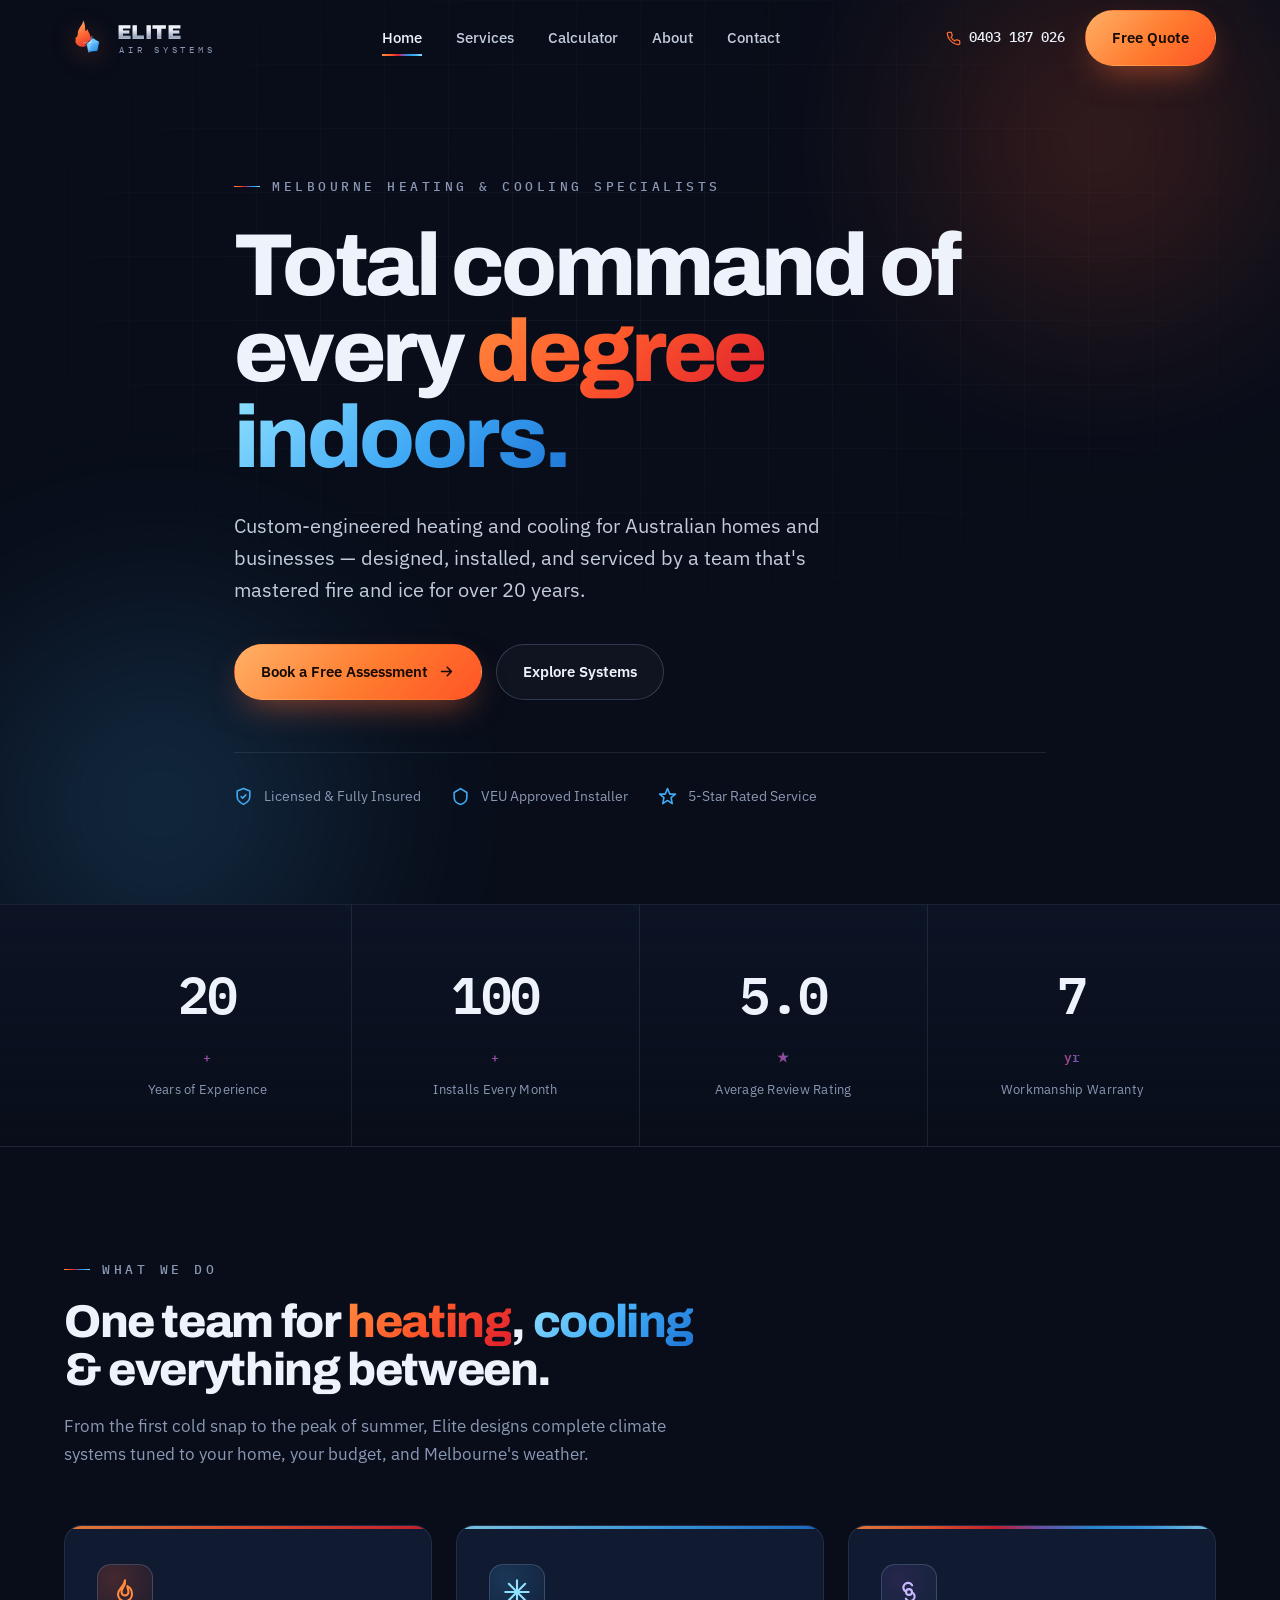
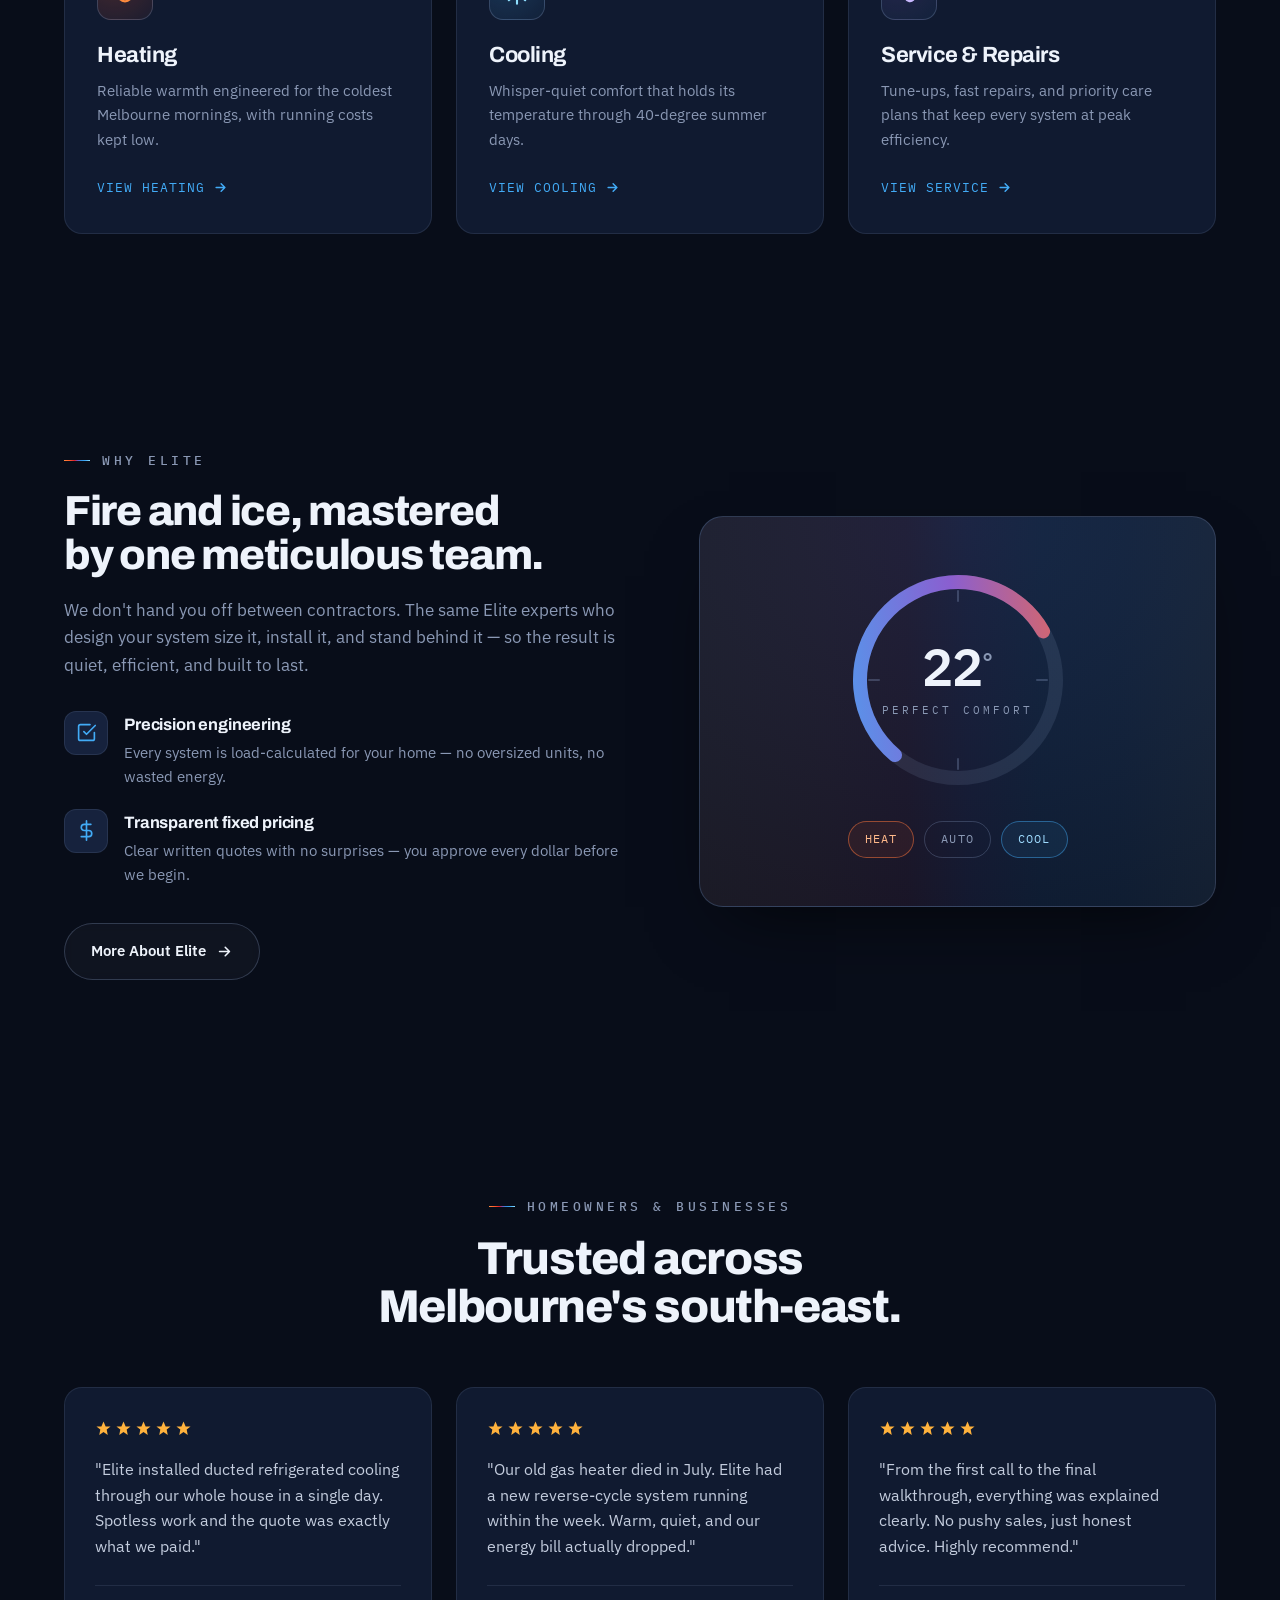
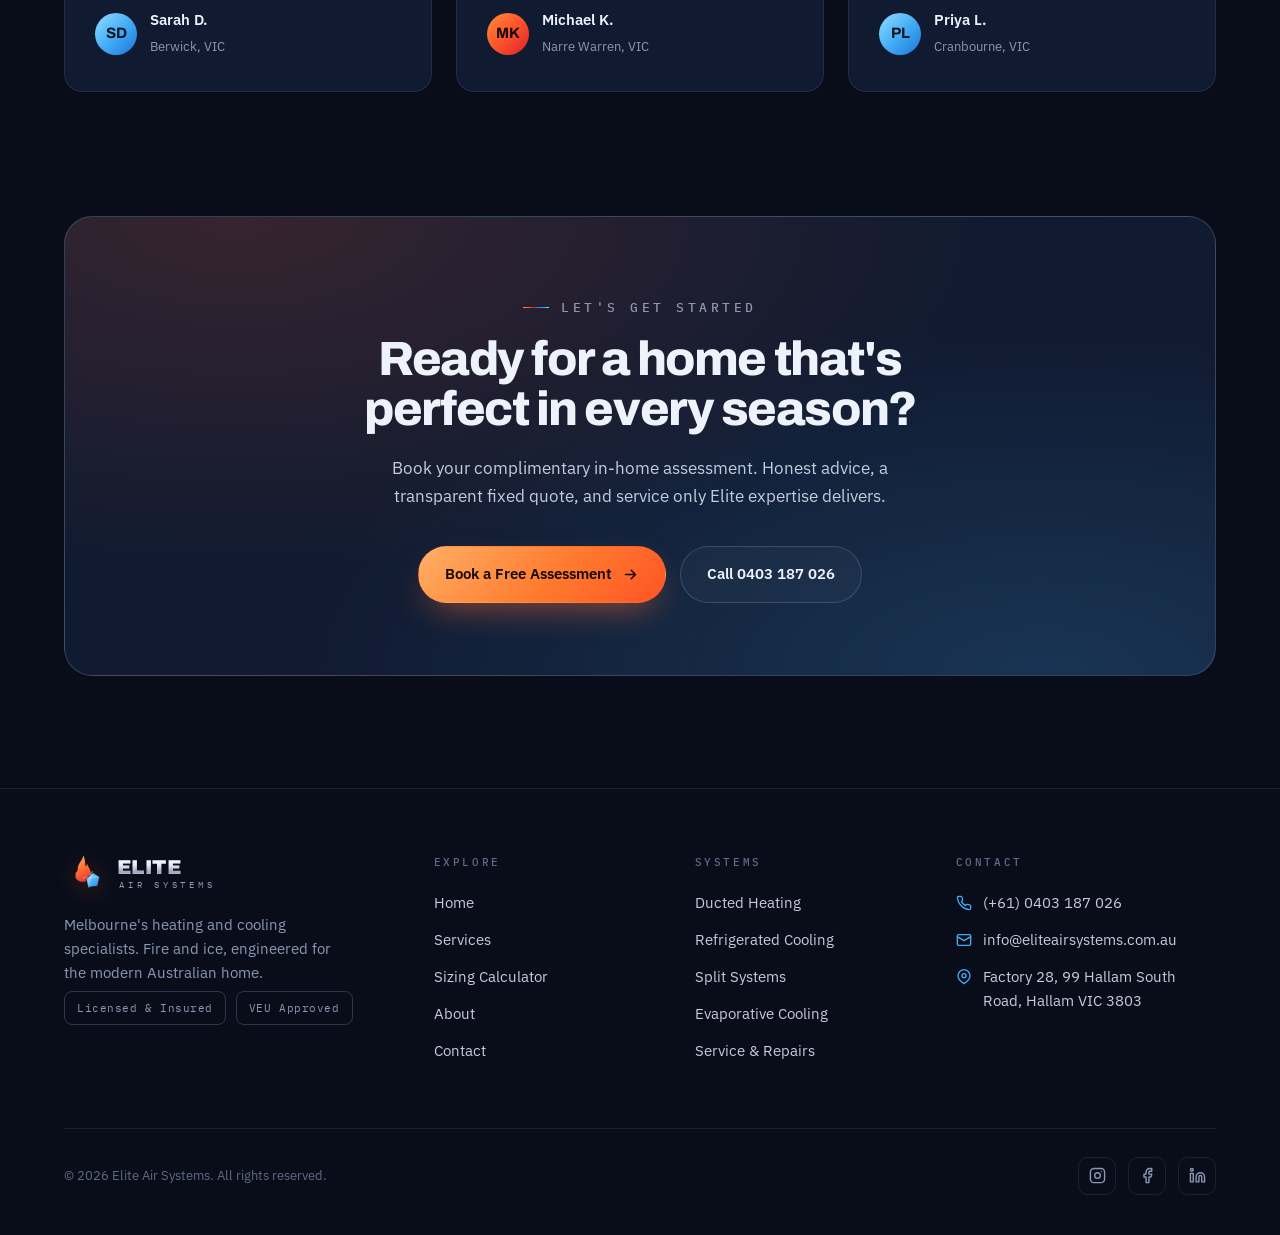
==== index.html @ 603885b0 "Elite Air Systems — multi-page HVAC website with sizing calculator" ====
<!DOCTYPE html>
<html lang="en" class="no-js">
<head>
<meta charset="UTF-8" />
<meta name="viewport" content="width=device-width, initial-scale=1.0, viewport-fit=cover" />
<title>Elite Air Systems — Melbourne Heating &amp; Cooling</title>
<meta name="description" content="Melbourne's heating and cooling specialists. Custom-engineered HVAC systems for homes and businesses — designed, installed, and serviced by experts with 20+ years' experience." />
<link rel="preconnect" href="https://fonts.googleapis.com" />
<link rel="preconnect" href="https://fonts.gstatic.com" crossorigin />
<link href="https://fonts.googleapis.com/css2?family=Archivo:wght@500;600;700;800;900&family=IBM+Plex+Mono:wght@400;500;600&family=IBM+Plex+Sans:wght@400;500;600;700&display=swap" rel="stylesheet" />
<link rel="stylesheet" href="css/style.css" />
</head>
<body>

<header id="header">
  <div class="wrap nav">
    <a href="./" class="logo" aria-label="Elite Air Systems home">
      <svg class="logo-mark" viewBox="0 0 64 64" fill="none" xmlns="http://www.w3.org/2000/svg" aria-hidden="true">
        <defs>
          <linearGradient id="lf" x1="20" y1="4" x2="44" y2="52" gradientUnits="userSpaceOnUse"><stop stop-color="#ffb066"/><stop offset=".45" stop-color="#ff6a34"/><stop offset="1" stop-color="#e01f2c"/></linearGradient>
          <linearGradient id="li" x1="34" y1="30" x2="58" y2="60" gradientUnits="userSpaceOnUse"><stop stop-color="#bdeeff"/><stop offset=".5" stop-color="#4fb0f7"/><stop offset="1" stop-color="#1d74d6"/></linearGradient>
        </defs>
        <path d="M31 4c-2 9-9 12-9 22 0 3-2 5-4 6 1 2 1 4 0 6a13 13 0 0 0 25-4c0-8-4-11-6-17-1 4-3 5-3 2 0-6-1-11-3-15Z" fill="url(#lf)"/>
        <path d="M44 30l13 8-3 15-15 2-4-13 13-12Z" fill="url(#li)" stroke="#0b1222" stroke-width="1.4" stroke-linejoin="round"/>
        <path d="M44 30l-6 20M31 40l23-2M39 55l6-25" stroke="#d9f2ff" stroke-width="1" stroke-opacity=".55" stroke-linecap="round"/>
      </svg>
      <span class="logo-word"><b>ELITE</b><span>Air Systems</span></span>
    </a>
    <nav class="nav-links" aria-label="Primary">
      <a href="./" class="active">Home</a>
      <a href="services.html">Services</a>
      <a href="calculator.html">Calculator</a>
      <a href="about.html">About</a>
      <a href="contact.html">Contact</a>
    </nav>
    <div class="nav-cta">
      <a href="tel:+61403187026" class="nav-phone"><svg viewBox="0 0 24 24" fill="none" stroke="currentColor" stroke-width="2" stroke-linecap="round"><path d="M22 16.92v3a2 2 0 0 1-2.18 2 19.79 19.79 0 0 1-8.63-3.07 19.5 19.5 0 0 1-6-6 19.79 19.79 0 0 1-3.07-8.67A2 2 0 0 1 4.11 2h3a2 2 0 0 1 2 1.72c.13.96.36 1.9.7 2.81a2 2 0 0 1-.45 2.11L8.09 9.91a16 16 0 0 0 6 6l1.27-1.27a2 2 0 0 1 2.11-.45c.9.34 1.85.57 2.81.7A2 2 0 0 1 22 16.92Z"/></svg>0403 187 026</a>
      <a href="contact.html" class="btn btn-primary">Free Quote</a>
      <button class="hamburger" id="openMenu" aria-label="Open menu"><svg viewBox="0 0 24 24" fill="none" stroke="currentColor" stroke-width="2" stroke-linecap="round"><path d="M3 6h18M3 12h18M3 18h18"/></svg></button>
    </div>
  </div>
</header>

<div class="mobile-menu" id="mobileMenu">
  <button class="mm-close" id="closeMenu" aria-label="Close menu"><svg viewBox="0 0 24 24" fill="none" stroke="currentColor" stroke-width="2" stroke-linecap="round"><path d="M18 6 6 18M6 6l12 12"/></svg></button>
  <a href="./">Home</a>
  <a href="services.html">Services</a>
  <a href="calculator.html">Calculator</a>
  <a href="about.html">About</a>
  <a href="contact.html">Contact</a>
  <a href="contact.html" class="btn btn-primary">Get a Free Quote</a>
</div>

<!-- HERO -->
<section class="hero">
  <div class="hero-bg">
    <div class="grid-lines"></div>
    <div class="glow glow-fire"></div>
    <div class="glow glow-ice"></div>
  </div>
  <div class="wrap hero-inner">
    <span class="eyebrow">Melbourne Heating &amp; Cooling Specialists</span>
    <h1>Total command of<br>every <span class="fire-text">degree</span> <span class="ice-text">indoors.</span></h1>
    <p class="lead">Custom-engineered heating and cooling for Australian homes and businesses — designed, installed, and serviced by a team that's mastered fire and ice for over 20 years.</p>
    <div class="hero-actions">
      <a href="contact.html" class="btn btn-primary">Book a Free Assessment <svg viewBox="0 0 24 24" fill="none" stroke="currentColor" stroke-width="2.2" stroke-linecap="round" stroke-linejoin="round"><path d="M5 12h14M13 6l6 6-6 6"/></svg></a>
      <a href="services.html" class="btn btn-ghost">Explore Systems</a>
    </div>
    <div class="hero-trust">
      <div class="trust-item"><svg viewBox="0 0 24 24" fill="none" stroke="currentColor" stroke-width="2" stroke-linecap="round" stroke-linejoin="round"><path d="M9 12l2 2 4-4"/><path d="M12 22s8-4 8-10V5l-8-3-8 3v7c0 6 8 10 8 10Z"/></svg> Licensed &amp; Fully Insured</div>
      <div class="trust-item"><svg viewBox="0 0 24 24" fill="none" stroke="currentColor" stroke-width="2" stroke-linecap="round" stroke-linejoin="round"><path d="M12 2 4 7v6c0 5 3.5 8 8 9 4.5-1 8-4 8-9V7l-8-5Z"/></svg> VEU Approved Installer</div>
      <div class="trust-item"><svg viewBox="0 0 24 24" fill="none" stroke="currentColor" stroke-width="2" stroke-linecap="round" stroke-linejoin="round"><path d="m12 2 3 7h7l-5.5 4.5L18 21l-6-4-6 4 1.5-7.5L2 9h7Z"/></svg> 5-Star Rated Service</div>
    </div>
  </div>
</section>

<!-- STATS -->
<section class="stats">
  <div class="wrap"><div class="stats-grid">
    <div class="stat"><b>20<span class="dash">+</span></b><span>Years of Experience</span></div>
    <div class="stat"><b>100<span class="dash">+</span></b><span>Installs Every Month</span></div>
    <div class="stat"><b>5.0<span class="dash">★</span></b><span>Average Review Rating</span></div>
    <div class="stat"><b>7<span class="dash">yr</span></b><span>Workmanship Warranty</span></div>
  </div></div>
</section>

<!-- SERVICES TEASER -->
<section class="section">
  <div class="wrap">
    <div class="section-head reveal">
      <span class="eyebrow">What We Do</span>
      <h2>One team for <span class="fire-text">heating</span>, <span class="ice-text">cooling</span> &amp; everything between.</h2>
      <p>From the first cold snap to the peak of summer, Elite designs complete climate systems tuned to your home, your budget, and Melbourne's weather.</p>
    </div>
    <div class="services-grid">
      <a href="services.html#heating" class="svc fire reveal">
        <div class="svc-ico"><svg viewBox="0 0 24 24" fill="none" stroke="currentColor" stroke-width="1.8" stroke-linecap="round" stroke-linejoin="round"><path d="M12 2c1 5-3 6-3 10a3 3 0 0 0 6 0c0-2-1-3-1-5 2 1 4 3 4 7a6 6 0 1 1-12 0c0-5 5-6 6-12Z"/></svg></div>
        <h3>Heating</h3>
        <p>Reliable warmth engineered for the coldest Melbourne mornings, with running costs kept low.</p>
        <span class="svc-more">View heating <svg viewBox="0 0 24 24" fill="none" stroke="currentColor" stroke-width="2.4" stroke-linecap="round" stroke-linejoin="round"><path d="M5 12h14M13 6l6 6-6 6"/></svg></span>
      </a>
      <a href="services.html#cooling" class="svc ice reveal">
        <div class="svc-ico"><svg viewBox="0 0 24 24" fill="none" stroke="currentColor" stroke-width="1.8" stroke-linecap="round" stroke-linejoin="round"><path d="M12 2v20M2 12h20M5 5l14 14M19 5 5 19"/></svg></div>
        <h3>Cooling</h3>
        <p>Whisper-quiet comfort that holds its temperature through 40-degree summer days.</p>
        <span class="svc-more">View cooling <svg viewBox="0 0 24 24" fill="none" stroke="currentColor" stroke-width="2.4" stroke-linecap="round" stroke-linejoin="round"><path d="M5 12h14M13 6l6 6-6 6"/></svg></span>
      </a>
      <a href="services.html#service" class="svc dual reveal">
        <div class="svc-ico"><svg viewBox="0 0 24 24" fill="none" stroke="currentColor" stroke-width="1.8" stroke-linecap="round" stroke-linejoin="round"><path d="M14.7 6.3a4 4 0 1 0-5.4 5.4M9.3 17.7a4 4 0 1 0 5.4-5.4"/><circle cx="12" cy="12" r="2.5"/></svg></div>
        <h3>Service &amp; Repairs</h3>
        <p>Tune-ups, fast repairs, and priority care plans that keep every system at peak efficiency.</p>
        <span class="svc-more">View service <svg viewBox="0 0 24 24" fill="none" stroke="currentColor" stroke-width="2.4" stroke-linecap="round" stroke-linejoin="round"><path d="M5 12h14M13 6l6 6-6 6"/></svg></span>
      </a>
    </div>
  </div>
</section>

<!-- WHY TEASER -->
<section class="section">
  <div class="wrap feature">
    <div class="copy reveal">
      <span class="eyebrow">Why Elite</span>
      <h2>Fire and ice, mastered by one meticulous team.</h2>
      <p>We don't hand you off between contractors. The same Elite experts who design your system size it, install it, and stand behind it — so the result is quiet, efficient, and built to last.</p>
      <ul class="feature-points">
        <li><div class="fp-ico"><svg viewBox="0 0 24 24" fill="none" stroke="currentColor" stroke-width="1.9" stroke-linecap="round" stroke-linejoin="round"><path d="M9 11l3 3L22 4"/><path d="M21 12v7a2 2 0 0 1-2 2H5a2 2 0 0 1-2-2V5a2 2 0 0 1 2-2h11"/></svg></div><div><b>Precision engineering</b><span>Every system is load-calculated for your home — no oversized units, no wasted energy.</span></div></li>
        <li><div class="fp-ico"><svg viewBox="0 0 24 24" fill="none" stroke="currentColor" stroke-width="1.9" stroke-linecap="round" stroke-linejoin="round"><path d="M12 1v22M17 5H9.5a3.5 3.5 0 0 0 0 7h5a3.5 3.5 0 0 1 0 7H6"/></svg></div><div><b>Transparent fixed pricing</b><span>Clear written quotes with no surprises — you approve every dollar before we begin.</span></div></li>
      </ul>
      <a href="about.html" class="btn btn-ghost">More About Elite <svg viewBox="0 0 24 24" fill="none" stroke="currentColor" stroke-width="2.2" stroke-linecap="round" stroke-linejoin="round"><path d="M5 12h14M13 6l6 6-6 6"/></svg></a>
    </div>
    <div class="dial-panel reveal">
      <div class="dial-wrap">
        <svg viewBox="0 0 230 230" width="230" height="230" aria-hidden="true">
          <defs><linearGradient id="ring" x1="0" y1="0" x2="230" y2="230" gradientUnits="userSpaceOnUse"><stop stop-color="#ff6a34"/><stop offset=".5" stop-color="#8a5fd0"/><stop offset="1" stop-color="#42abf6"/></linearGradient></defs>
          <circle cx="115" cy="115" r="98" fill="none" stroke="rgba(140,160,200,.14)" stroke-width="14"/>
          <circle cx="115" cy="115" r="98" fill="none" stroke="url(#ring)" stroke-width="14" stroke-linecap="round" stroke-dasharray="462" stroke-dashoffset="120" transform="rotate(130 115 115)"/>
          <g stroke="rgba(140,160,200,.3)" stroke-width="2" stroke-linecap="round"><line x1="115" y1="26" x2="115" y2="36"/><line x1="204" y1="115" x2="194" y2="115"/><line x1="115" y1="204" x2="115" y2="194"/><line x1="26" y1="115" x2="36" y2="115"/></g>
        </svg>
        <div class="dial-read"><div class="temp">22<sup>°</sup></div><div class="label">Perfect Comfort</div></div>
      </div>
      <div class="dial-modes"><span class="mode-chip active-fire">Heat</span><span class="mode-chip">Auto</span><span class="mode-chip active-ice">Cool</span></div>
    </div>
  </div>
</section>

<!-- REVIEWS TEASER -->
<section class="section">
  <div class="wrap">
    <div class="section-head center reveal">
      <span class="eyebrow center">Homeowners &amp; Businesses</span>
      <h2>Trusted across Melbourne's south-east.</h2>
    </div>
    <div class="reviews-grid">
      <article class="review reveal"><div class="stars"><svg viewBox="0 0 24 24" fill="currentColor"><path d="m12 2 3 7h7l-5.5 4.5L18 21l-6-4-6 4 1.5-7.5L2 9h7Z"/></svg><svg viewBox="0 0 24 24" fill="currentColor"><path d="m12 2 3 7h7l-5.5 4.5L18 21l-6-4-6 4 1.5-7.5L2 9h7Z"/></svg><svg viewBox="0 0 24 24" fill="currentColor"><path d="m12 2 3 7h7l-5.5 4.5L18 21l-6-4-6 4 1.5-7.5L2 9h7Z"/></svg><svg viewBox="0 0 24 24" fill="currentColor"><path d="m12 2 3 7h7l-5.5 4.5L18 21l-6-4-6 4 1.5-7.5L2 9h7Z"/></svg><svg viewBox="0 0 24 24" fill="currentColor"><path d="m12 2 3 7h7l-5.5 4.5L18 21l-6-4-6 4 1.5-7.5L2 9h7Z"/></svg></div><p>"Elite installed ducted refrigerated cooling through our whole house in a single day. Spotless work and the quote was exactly what we paid."</p><div class="who"><div class="avatar">SD</div><div><b>Sarah D.</b><span>Berwick, VIC</span></div></div></article>
      <article class="review reveal"><div class="stars"><svg viewBox="0 0 24 24" fill="currentColor"><path d="m12 2 3 7h7l-5.5 4.5L18 21l-6-4-6 4 1.5-7.5L2 9h7Z"/></svg><svg viewBox="0 0 24 24" fill="currentColor"><path d="m12 2 3 7h7l-5.5 4.5L18 21l-6-4-6 4 1.5-7.5L2 9h7Z"/></svg><svg viewBox="0 0 24 24" fill="currentColor"><path d="m12 2 3 7h7l-5.5 4.5L18 21l-6-4-6 4 1.5-7.5L2 9h7Z"/></svg><svg viewBox="0 0 24 24" fill="currentColor"><path d="m12 2 3 7h7l-5.5 4.5L18 21l-6-4-6 4 1.5-7.5L2 9h7Z"/></svg><svg viewBox="0 0 24 24" fill="currentColor"><path d="m12 2 3 7h7l-5.5 4.5L18 21l-6-4-6 4 1.5-7.5L2 9h7Z"/></svg></div><p>"Our old gas heater died in July. Elite had a new reverse-cycle system running within the week. Warm, quiet, and our energy bill actually dropped."</p><div class="who"><div class="avatar">MK</div><div><b>Michael K.</b><span>Narre Warren, VIC</span></div></div></article>
      <article class="review reveal"><div class="stars"><svg viewBox="0 0 24 24" fill="currentColor"><path d="m12 2 3 7h7l-5.5 4.5L18 21l-6-4-6 4 1.5-7.5L2 9h7Z"/></svg><svg viewBox="0 0 24 24" fill="currentColor"><path d="m12 2 3 7h7l-5.5 4.5L18 21l-6-4-6 4 1.5-7.5L2 9h7Z"/></svg><svg viewBox="0 0 24 24" fill="currentColor"><path d="m12 2 3 7h7l-5.5 4.5L18 21l-6-4-6 4 1.5-7.5L2 9h7Z"/></svg><svg viewBox="0 0 24 24" fill="currentColor"><path d="m12 2 3 7h7l-5.5 4.5L18 21l-6-4-6 4 1.5-7.5L2 9h7Z"/></svg><svg viewBox="0 0 24 24" fill="currentColor"><path d="m12 2 3 7h7l-5.5 4.5L18 21l-6-4-6 4 1.5-7.5L2 9h7Z"/></svg></div><p>"From the first call to the final walkthrough, everything was explained clearly. No pushy sales, just honest advice. Highly recommend."</p><div class="who"><div class="avatar">PL</div><div><b>Priya L.</b><span>Cranbourne, VIC</span></div></div></article>
    </div>
  </div>
</section>

<!-- CTA -->
<section class="section" style="padding-top:20px;">
  <div class="wrap"><div class="cta-band reveal">
    <span class="eyebrow center">Let's Get Started</span>
    <h2>Ready for a home that's perfect in every season?</h2>
    <p>Book your complimentary in-home assessment. Honest advice, a transparent fixed quote, and service only Elite expertise delivers.</p>
    <div class="hero-actions">
      <a href="contact.html" class="btn btn-primary">Book a Free Assessment <svg viewBox="0 0 24 24" fill="none" stroke="currentColor" stroke-width="2.2" stroke-linecap="round" stroke-linejoin="round"><path d="M5 12h14M13 6l6 6-6 6"/></svg></a>
      <a href="tel:+61403187026" class="btn btn-ghost">Call 0403 187 026</a>
    </div>
  </div></div>
</section>

<!-- FOOTER -->
<footer>
  <div class="wrap">
    <div class="foot-grid">
      <div class="foot-brand">
        <a href="./" class="logo" aria-label="Elite Air Systems home">
          <svg class="logo-mark" viewBox="0 0 64 64" fill="none" xmlns="http://www.w3.org/2000/svg" aria-hidden="true">
            <defs><linearGradient id="lf2" x1="20" y1="4" x2="44" y2="52" gradientUnits="userSpaceOnUse"><stop stop-color="#ffb066"/><stop offset=".45" stop-color="#ff6a34"/><stop offset="1" stop-color="#e01f2c"/></linearGradient><linearGradient id="li2" x1="34" y1="30" x2="58" y2="60" gradientUnits="userSpaceOnUse"><stop stop-color="#bdeeff"/><stop offset=".5" stop-color="#4fb0f7"/><stop offset="1" stop-color="#1d74d6"/></linearGradient></defs>
            <path d="M31 4c-2 9-9 12-9 22 0 3-2 5-4 6 1 2 1 4 0 6a13 13 0 0 0 25-4c0-8-4-11-6-17-1 4-3 5-3 2 0-6-1-11-3-15Z" fill="url(#lf2)"/>
            <path d="M44 30l13 8-3 15-15 2-4-13 13-12Z" fill="url(#li2)" stroke="#0b1222" stroke-width="1.4" stroke-linejoin="round"/>
            <path d="M44 30l-6 20M31 40l23-2M39 55l6-25" stroke="#d9f2ff" stroke-width="1" stroke-opacity=".55" stroke-linecap="round"/>
          </svg>
          <span class="logo-word"><b>ELITE</b><span>Air Systems</span></span>
        </a>
        <p>Melbourne's heating and cooling specialists. Fire and ice, engineered for the modern Australian home.</p>
        <div class="foot-badges"><span class="badge">Licensed &amp; Insured</span><span class="badge">VEU Approved</span></div>
      </div>
      <div class="foot-col"><h5>Explore</h5><a href="./">Home</a><a href="services.html">Services</a><a href="calculator.html">Sizing Calculator</a><a href="about.html">About</a><a href="contact.html">Contact</a></div>
      <div class="foot-col"><h5>Systems</h5><a href="services.html#heating">Ducted Heating</a><a href="services.html#cooling">Refrigerated Cooling</a><a href="services.html#cooling">Split Systems</a><a href="services.html#cooling">Evaporative Cooling</a><a href="services.html#service">Service &amp; Repairs</a></div>
      <div class="foot-col foot-contact"><h5>Contact</h5>
        <a href="tel:+61403187026"><svg viewBox="0 0 24 24" fill="none" stroke="currentColor" stroke-width="2" stroke-linecap="round" stroke-linejoin="round"><path d="M22 16.92v3a2 2 0 0 1-2.18 2 19.79 19.79 0 0 1-8.63-3.07 19.5 19.5 0 0 1-6-6 19.79 19.79 0 0 1-3.07-8.67A2 2 0 0 1 4.11 2h3a2 2 0 0 1 2 1.72c.13.96.36 1.9.7 2.81a2 2 0 0 1-.45 2.11L8.09 9.91a16 16 0 0 0 6 6l1.27-1.27a2 2 0 0 1 2.11-.45c.9.34 1.85.57 2.81.7A2 2 0 0 1 22 16.92Z"/></svg> (+61) 0403 187 026</a>
        <a href="mailto:info@eliteairsystems.com.au"><svg viewBox="0 0 24 24" fill="none" stroke="currentColor" stroke-width="2" stroke-linecap="round" stroke-linejoin="round"><rect x="2" y="4" width="20" height="16" rx="2"/><path d="m22 7-10 6L2 7"/></svg> info@eliteairsystems.com.au</a>
        <a href="https://maps.google.com/?q=99+Hallam+South+Road+Hallam+VIC+3803" target="_blank" rel="noopener"><svg viewBox="0 0 24 24" fill="none" stroke="currentColor" stroke-width="2" stroke-linecap="round" stroke-linejoin="round"><path d="M21 10c0 6-9 12-9 12s-9-6-9-12a9 9 0 0 1 18 0Z"/><circle cx="12" cy="10" r="3"/></svg> Factory 28, 99 Hallam South Road, Hallam VIC 3803</a>
      </div>
    </div>
    <div class="foot-bottom">
      <p>© 2026 Elite Air Systems. All rights reserved.</p>
      <div class="socials">
        <a href="#" aria-label="Instagram"><svg viewBox="0 0 24 24" fill="none" stroke="currentColor" stroke-width="2"><rect x="2" y="2" width="20" height="20" rx="5"/><circle cx="12" cy="12" r="4"/><circle cx="17.5" cy="6.5" r="1" fill="currentColor" stroke="none"/></svg></a>
        <a href="#" aria-label="Facebook"><svg viewBox="0 0 24 24" fill="none" stroke="currentColor" stroke-width="2" stroke-linecap="round" stroke-linejoin="round"><path d="M18 2h-3a5 5 0 0 0-5 5v3H7v4h3v8h4v-8h3l1-4h-4V7a1 1 0 0 1 1-1h3Z"/></svg></a>
        <a href="#" aria-label="LinkedIn"><svg viewBox="0 0 24 24" fill="none" stroke="currentColor" stroke-width="2" stroke-linecap="round" stroke-linejoin="round"><path d="M16 8a6 6 0 0 1 6 6v7h-4v-7a2 2 0 0 0-4 0v7h-4v-7a6 6 0 0 1 6-6ZM2 9h4v12H2zM4 2a2 2 0 1 0 0 4 2 2 0 0 0 0-4Z"/></svg></a>
      </div>
    </div>
  </div>
</footer>

<script src="js/main.js"></script>
</body>
</html>
---- css/style.css ----
/* ===========================================================
   Elite Air Systems — shared stylesheet
   =========================================================== */
:root{
  --bg:#080d19;
  --bg-2:#0b1222;
  --surface:#101a30;
  --surface-2:#16223d;
  --ink:#eef3fb;
  --ink-2:#c3ccdd;
  --muted:#8a98b4;
  --muted-2:#5f6c86;
  --line:rgba(140,160,200,.14);
  --line-2:rgba(140,160,200,.28);

  --fire-1:#ff8a3d;
  --fire-2:#ff5a2c;
  --fire-3:#e01f2c;
  --ice-1:#8fe0ff;
  --ice-2:#3fa9f5;
  --ice-3:#1d74d6;

  --fire:#ff6a34;
  --ice:#42abf6;

  --temp-grad:linear-gradient(90deg,#ff8a3d 0%,#ff5a2c 22%,#e01f2c 40%,#7c56b8 52%,#2e93e6 66%,#3fa9f5 82%,#8fe0ff 100%);
  --fire-grad:linear-gradient(135deg,var(--fire-1),var(--fire-2) 45%,var(--fire-3));
  --ice-grad:linear-gradient(135deg,var(--ice-1),var(--ice-2) 55%,var(--ice-3));

  --maxw:1200px;
  --radius:18px;
  --radius-sm:12px;
  --shadow:0 30px 70px -30px rgba(0,0,0,.7);
  --font-display:"Archivo",-apple-system,BlinkMacSystemFont,"Segoe UI",sans-serif;
  --font-body:"IBM Plex Sans",-apple-system,BlinkMacSystemFont,"Segoe UI",sans-serif;
  --font-mono:"IBM Plex Mono",ui-monospace,SFMono-Regular,Menlo,monospace;
}

*{box-sizing:border-box;}
html{scroll-behavior:smooth;-webkit-text-size-adjust:100%;}
body{
  margin:0;background:var(--bg);color:var(--ink);
  font-family:var(--font-body);font-size:16px;line-height:1.65;
  -webkit-font-smoothing:antialiased;overflow-x:hidden;
}
img{max-width:100%;display:block;}
a{color:inherit;text-decoration:none;}
h1,h2,h3,h4{font-family:var(--font-display);margin:0;line-height:1.05;text-wrap:balance;letter-spacing:-.02em;}
p{margin:0;}
::selection{background:rgba(255,106,52,.3);color:#fff;}

.wrap{width:100%;max-width:var(--maxw);margin:0 auto;padding-inline:24px;}
.eyebrow{
  font-family:var(--font-mono);font-size:12.5px;letter-spacing:.28em;text-transform:uppercase;
  color:var(--muted);font-weight:500;display:inline-flex;align-items:center;gap:12px;
}
.eyebrow::before{content:"";width:26px;height:1px;background:var(--temp-grad);display:inline-block;}
.eyebrow.center{justify-content:center;}
.section{padding-block:104px;position:relative;}
.section-head{max-width:640px;margin-bottom:56px;}
.section-head.center{margin-inline:auto;text-align:center;}
.section-head h2{font-size:clamp(28px,4.4vw,46px);font-weight:800;margin-top:18px;letter-spacing:-.03em;}
.section-head p{color:var(--muted);margin-top:18px;font-size:17px;}

.fire-text{background:var(--fire-grad);-webkit-background-clip:text;background-clip:text;color:transparent;}
.ice-text{background:var(--ice-grad);-webkit-background-clip:text;background-clip:text;color:transparent;}

/* ---------- Buttons ---------- */
.btn{
  display:inline-flex;align-items:center;justify-content:center;gap:10px;
  font-family:var(--font-body);font-weight:600;font-size:15px;
  padding:15px 26px;border-radius:100px;border:1px solid transparent;cursor:pointer;
  transition:transform .25s ease,box-shadow .25s ease,background .25s ease,border-color .25s ease;white-space:nowrap;
}
.btn svg{width:17px;height:17px;}
.btn-primary{color:#160a04;background:linear-gradient(135deg,#ffb066,#ff7a2e 55%,#ff5426);box-shadow:0 14px 34px -12px rgba(255,106,52,.6);}
.btn-primary:hover{transform:translateY(-2px);box-shadow:0 20px 44px -12px rgba(255,106,52,.72);}
.btn-ghost{color:var(--ink);background:rgba(255,255,255,.03);border-color:var(--line-2);backdrop-filter:blur(4px);}
.btn-ghost:hover{transform:translateY(-2px);border-color:var(--ice-2);background:rgba(66,171,246,.08);}

/* ---------- Header ---------- */
header{
  position:fixed;top:0;left:0;right:0;z-index:100;padding-top:env(safe-area-inset-top,0px);
  transition:background .3s ease,border-color .3s ease,backdrop-filter .3s;border-bottom:1px solid transparent;
}
header.scrolled{background:rgba(8,13,25,.82);backdrop-filter:blur(14px) saturate(140%);border-bottom-color:var(--line);}
.nav{display:flex;align-items:center;justify-content:space-between;height:76px;}
.nav-links{display:flex;align-items:center;gap:34px;}
.nav-links a{font-size:14.5px;color:var(--ink-2);font-weight:500;position:relative;transition:color .2s;}
.nav-links a:hover,.nav-links a.active{color:var(--ink);}
.nav-links a::after{content:"";position:absolute;left:0;bottom:-6px;height:2px;width:0;background:var(--temp-grad);transition:width .25s ease;}
.nav-links a:hover::after,.nav-links a.active::after{width:100%;}
.nav-cta{display:flex;align-items:center;gap:20px;}
.nav-phone{font-family:var(--font-mono);font-size:14px;color:var(--ink);font-weight:500;display:flex;align-items:center;gap:8px;}
.nav-phone svg{width:15px;height:15px;color:var(--fire);}

/* ---------- Logo ---------- */
.logo{display:flex;align-items:center;gap:13px;}
.logo-mark{width:40px;height:40px;flex:none;filter:drop-shadow(0 4px 12px rgba(255,90,44,.25));}
.logo-word{display:flex;flex-direction:column;line-height:1;}
.logo-word b{
  font-family:var(--font-display);font-weight:900;font-size:20px;letter-spacing:.02em;
  background:linear-gradient(180deg,#ffffff 0%,#e6ebf5 40%,#9aa6bc 75%,#cfd7e6 100%);
  -webkit-background-clip:text;background-clip:text;color:transparent;
}
.logo-word span{font-family:var(--font-mono);font-size:9px;letter-spacing:.42em;color:var(--muted);text-transform:uppercase;margin-top:3px;padding-left:2px;}

.hamburger{display:none;background:none;border:1px solid var(--line-2);border-radius:10px;width:44px;height:44px;cursor:pointer;color:var(--ink);align-items:center;justify-content:center;}
.hamburger svg{width:20px;height:20px;}

/* ---------- Hero (home) ---------- */
.hero{position:relative;padding-top:168px;padding-bottom:96px;overflow:hidden;}
.hero-bg{position:absolute;inset:0;z-index:0;pointer-events:none;overflow:hidden;}
.glow{position:absolute;border-radius:50%;filter:blur(90px);opacity:.5;}
.glow-fire{width:520px;height:520px;top:-120px;right:-80px;background:radial-gradient(circle,rgba(255,90,44,.55),transparent 68%);animation:float1 14s ease-in-out infinite;}
.glow-ice{width:560px;height:560px;bottom:-180px;left:-120px;background:radial-gradient(circle,rgba(66,171,246,.5),transparent 68%);animation:float2 16s ease-in-out infinite;}
.grid-lines{position:absolute;inset:0;background-image:linear-gradient(var(--line) 1px,transparent 1px),linear-gradient(90deg,var(--line) 1px,transparent 1px);background-size:64px 64px;-webkit-mask-image:radial-gradient(ellipse 80% 60% at 50% 30%,#000,transparent 75%);mask-image:radial-gradient(ellipse 80% 60% at 50% 30%,#000,transparent 75%);opacity:.5;}
@keyframes float1{0%,100%{transform:translate(0,0)}50%{transform:translate(-30px,40px)}}
@keyframes float2{0%,100%{transform:translate(0,0)}50%{transform:translate(40px,-30px)}}

.hero-inner{position:relative;z-index:2;max-width:860px;}
.hero h1{font-size:clamp(42px,7.4vw,88px);font-weight:800;letter-spacing:-.04em;margin-top:26px;line-height:.98;}
.hero p.lead{color:var(--ink-2);font-size:clamp(17px,2.1vw,20px);line-height:1.6;margin-top:28px;max-width:600px;}
.hero-actions{display:flex;gap:14px;margin-top:38px;flex-wrap:wrap;}
.hero-trust{display:flex;gap:30px;margin-top:52px;flex-wrap:wrap;padding-top:32px;border-top:1px solid var(--line);}
.trust-item{display:flex;align-items:center;gap:11px;font-size:14px;color:var(--muted);}
.trust-item svg{width:19px;height:19px;color:var(--ice);flex:none;}

/* ---------- Page hero (interior pages) ---------- */
.page-hero{position:relative;padding-top:154px;padding-bottom:64px;overflow:hidden;border-bottom:1px solid var(--line);}
.page-hero .hero-bg{opacity:.8;}
.page-hero-inner{position:relative;z-index:2;max-width:760px;}
.page-hero h1{font-size:clamp(38px,6.2vw,68px);font-weight:800;letter-spacing:-.035em;margin-top:22px;line-height:1;}
.page-hero p{color:var(--ink-2);font-size:clamp(16px,2vw,19px);margin-top:22px;max-width:600px;}
.crumbs{font-family:var(--font-mono);font-size:12px;letter-spacing:.1em;color:var(--muted-2);margin-top:26px;text-transform:uppercase;}
.crumbs a:hover{color:var(--ice);}

/* ---------- Stats ---------- */
.stats{border-top:1px solid var(--line);border-bottom:1px solid var(--line);background:linear-gradient(180deg,rgba(16,26,48,.5),transparent);}
.stats-grid{display:grid;grid-template-columns:repeat(4,1fr);}
.stat{padding:46px 28px;text-align:center;border-right:1px solid var(--line);}
.stat:last-child{border-right:none;}
.stat b{font-family:var(--font-mono);font-weight:600;font-size:clamp(34px,4.6vw,52px);display:block;letter-spacing:-.03em;color:var(--ink);font-variant-numeric:tabular-nums;}
.stat span{display:block;margin-top:10px;font-size:13px;color:var(--muted);letter-spacing:.02em;}
.stat .dash{background:var(--temp-grad);-webkit-background-clip:text;background-clip:text;color:transparent;}

/* ---------- Services ---------- */
.services-grid{display:grid;grid-template-columns:repeat(3,1fr);gap:24px;}
.svc{position:relative;background:var(--surface);border:1px solid var(--line);border-radius:var(--radius);padding:38px 32px 34px;overflow:hidden;transition:transform .35s ease,border-color .35s ease,background .35s ease;}
.svc::before{content:"";position:absolute;top:0;left:0;right:0;height:3px;opacity:.85;}
.svc.fire::before{background:var(--fire-grad);}
.svc.ice::before{background:var(--ice-grad);}
.svc.dual::before{background:var(--temp-grad);}
.svc:hover{transform:translateY(-6px);border-color:var(--line-2);background:var(--surface-2);}
a.svc{color:inherit;}
.svc-ico{width:56px;height:56px;border-radius:14px;display:flex;align-items:center;justify-content:center;margin-bottom:24px;border:1px solid var(--line-2);}
.svc.fire .svc-ico{background:radial-gradient(circle at 30% 25%,rgba(255,90,44,.22),rgba(255,90,44,.05));color:var(--fire-1);}
.svc.ice .svc-ico{background:radial-gradient(circle at 30% 25%,rgba(66,171,246,.2),rgba(66,171,246,.05));color:var(--ice-1);}
.svc.dual .svc-ico{background:radial-gradient(circle at 30% 25%,rgba(124,86,184,.2),rgba(66,171,246,.06));color:#c9b8ff;}
.svc-ico svg{width:28px;height:28px;}
.svc h3{font-size:22px;font-weight:700;letter-spacing:-.02em;}
.svc>p{color:var(--muted);margin-top:12px;font-size:15px;}
.svc ul{list-style:none;padding:0;margin:22px 0 0;display:flex;flex-direction:column;gap:11px;}
.svc li{display:flex;align-items:flex-start;gap:11px;font-size:14.5px;color:var(--ink-2);}
.svc li svg{width:16px;height:16px;margin-top:3px;flex:none;color:var(--muted);}
.svc-more{margin-top:24px;font-family:var(--font-mono);font-size:12.5px;letter-spacing:.08em;text-transform:uppercase;color:var(--ice);display:inline-flex;align-items:center;gap:8px;}
.svc-more svg{width:15px;height:15px;transition:transform .25s;}
.svc:hover .svc-more svg{transform:translateX(4px);}

/* ---------- Feature ---------- */
.feature{display:grid;grid-template-columns:1.05fr .95fr;gap:64px;align-items:center;}
.feature.reverse{grid-template-columns:.95fr 1.05fr;}
.feature .copy h2{font-size:clamp(28px,4vw,42px);font-weight:800;margin-top:18px;letter-spacing:-.03em;}
.feature .copy>p{color:var(--muted);margin-top:20px;font-size:16.5px;}
.feature-points{list-style:none;padding:0;margin:32px 0 36px;display:grid;gap:20px;}
.feature-points li{display:flex;gap:16px;}
.fp-ico{width:44px;height:44px;border-radius:12px;flex:none;display:flex;align-items:center;justify-content:center;background:var(--surface-2);border:1px solid var(--line);color:var(--ice);}
.fp-ico svg{width:21px;height:21px;}
.feature-points b{display:block;font-family:var(--font-display);font-weight:700;font-size:16.5px;color:var(--ink);letter-spacing:-.01em;}
.feature-points span{display:block;color:var(--muted);font-size:14.5px;margin-top:3px;}

/* Climate dial */
.dial-panel{position:relative;background:radial-gradient(120% 120% at 50% 0%,var(--surface-2),var(--bg-2));border:1px solid var(--line-2);border-radius:24px;padding:48px 40px;box-shadow:var(--shadow);display:flex;flex-direction:column;align-items:center;gap:26px;overflow:hidden;}
.dial-panel::before{content:"";position:absolute;inset:0;background:var(--temp-grad);opacity:.06;}
.dial-wrap{position:relative;width:230px;height:230px;z-index:1;}
.dial-read{position:absolute;inset:0;display:flex;flex-direction:column;align-items:center;justify-content:center;}
.dial-read .temp{font-family:var(--font-mono);font-size:52px;font-weight:600;letter-spacing:-.03em;color:var(--ink);line-height:1;}
.dial-read .temp sup{font-size:22px;top:-16px;color:var(--muted);}
.dial-read .label{font-family:var(--font-mono);font-size:11px;letter-spacing:.28em;text-transform:uppercase;color:var(--muted);margin-top:10px;}
.dial-modes{display:flex;gap:10px;z-index:1;}
.mode-chip{font-family:var(--font-mono);font-size:11.5px;letter-spacing:.1em;text-transform:uppercase;padding:8px 16px;border-radius:100px;border:1px solid var(--line-2);color:var(--muted);}
.mode-chip.active-fire{color:#ffb98a;border-color:rgba(255,120,60,.5);background:rgba(255,90,44,.08);}
.mode-chip.active-ice{color:#9fdcff;border-color:rgba(66,171,246,.45);background:rgba(66,171,246,.08);}

/* ---------- Process ---------- */
.process{background:linear-gradient(180deg,transparent,rgba(16,26,48,.35),transparent);}
.steps{display:grid;grid-template-columns:repeat(5,1fr);gap:0;margin-top:20px;counter-reset:step;}
.step{position:relative;padding:34px 22px 10px;border-top:2px solid var(--line);}
.step::before{counter-increment:step;content:"0" counter(step);font-family:var(--font-mono);font-size:13px;font-weight:600;color:var(--bg);position:absolute;top:-15px;left:22px;width:30px;height:30px;border-radius:50%;display:flex;align-items:center;justify-content:center;background:var(--muted);}
.step:nth-child(1)::before{background:linear-gradient(135deg,#ff8a3d,#ff5a2c);color:#160a04;}
.step:nth-child(2)::before{background:linear-gradient(135deg,#ff6a44,#d84a86);color:#160a04;}
.step:nth-child(3)::before{background:linear-gradient(135deg,#a659b8,#7c56b8);color:#fff;}
.step:nth-child(4)::before{background:linear-gradient(135deg,#4f8fe0,#2e93e6);color:#fff;}
.step:nth-child(5)::before{background:linear-gradient(135deg,#3fa9f5,#8fe0ff);color:#04121f;}
.step h4{font-size:17px;font-weight:700;letter-spacing:-.01em;}
.step p{color:var(--muted);font-size:14px;margin-top:10px;}

/* ---------- Reviews ---------- */
.reviews-grid{display:grid;grid-template-columns:repeat(3,1fr);gap:24px;}
.review{background:var(--surface);border:1px solid var(--line);border-radius:var(--radius);padding:32px 30px;display:flex;flex-direction:column;}
.stars{display:flex;gap:3px;margin-bottom:20px;}
.stars svg{width:17px;height:17px;color:#ffb23d;}
.review p{font-size:15.5px;color:var(--ink-2);line-height:1.65;flex:1;}
.review .who{display:flex;align-items:center;gap:13px;margin-top:26px;padding-top:22px;border-top:1px solid var(--line);}
.avatar{width:42px;height:42px;border-radius:50%;flex:none;display:flex;align-items:center;justify-content:center;font-family:var(--font-display);font-weight:700;font-size:15px;color:#04121f;background:var(--ice-grad);}
.review:nth-child(2) .avatar{background:var(--fire-grad);color:#160a04;}
.who b{font-family:var(--font-body);font-weight:600;font-size:14.5px;color:var(--ink);display:block;}
.who span{font-size:12.5px;color:var(--muted);}

/* ---------- Service area ---------- */
.area{display:grid;grid-template-columns:1fr 1.1fr;gap:56px;align-items:center;}
.chips{display:flex;flex-wrap:wrap;gap:10px;margin-top:8px;}
.chip{font-family:var(--font-mono);font-size:13px;padding:9px 16px;border-radius:100px;background:var(--surface);border:1px solid var(--line);color:var(--ink-2);transition:border-color .2s,color .2s;}
.chip:hover{border-color:var(--ice-2);color:var(--ink);}
.area-note{margin-top:26px;font-size:14.5px;color:var(--muted);}

/* ---------- FAQ ---------- */
.faq{max-width:820px;margin:0 auto;}
details{border-bottom:1px solid var(--line);}
details summary{list-style:none;cursor:pointer;padding:24px 44px 24px 0;position:relative;font-family:var(--font-display);font-weight:600;font-size:18px;color:var(--ink);letter-spacing:-.01em;transition:color .2s;}
details summary::-webkit-details-marker{display:none;}
details summary::after{content:"";position:absolute;right:6px;top:50%;width:12px;height:12px;border-right:2px solid var(--muted);border-bottom:2px solid var(--muted);transform:translateY(-70%) rotate(45deg);transition:transform .28s ease,border-color .2s;}
details[open] summary::after{transform:translateY(-30%) rotate(225deg);border-color:var(--ice);}
details summary:hover{color:var(--ice);}
details .ans{padding:0 44px 26px 0;color:var(--muted);font-size:15.5px;line-height:1.7;}

/* ---------- CTA band ---------- */
.cta-band{position:relative;border-radius:28px;overflow:hidden;padding:72px 56px;background:radial-gradient(120% 140% at 15% 0%,rgba(255,90,44,.16),transparent 55%),radial-gradient(120% 140% at 85% 100%,rgba(66,171,246,.18),transparent 55%),var(--surface);border:1px solid var(--line-2);text-align:center;}
.cta-band h2{font-size:clamp(28px,4.4vw,48px);font-weight:800;letter-spacing:-.03em;max-width:720px;margin:16px auto 0;}
.cta-band p{color:var(--ink-2);max-width:560px;margin:20px auto 0;font-size:17px;}
.cta-band .hero-actions{justify-content:center;margin-top:36px;}

/* ---------- Contact ---------- */
.contact-grid{display:grid;grid-template-columns:1.05fr .95fr;gap:48px;align-items:start;}
.form{background:var(--surface);border:1px solid var(--line);border-radius:var(--radius);padding:38px 34px;}
.form-row{display:grid;grid-template-columns:1fr 1fr;gap:18px;}
.field{margin-bottom:20px;display:flex;flex-direction:column;gap:8px;}
.field label{font-family:var(--font-mono);font-size:11.5px;letter-spacing:.14em;text-transform:uppercase;color:var(--muted);}
.field input,.field select,.field textarea{
  font-family:var(--font-body);font-size:15px;color:var(--ink);background:var(--bg-2);
  border:1px solid var(--line-2);border-radius:12px;padding:13px 15px;outline:none;transition:border-color .2s,box-shadow .2s;width:100%;
}
.field textarea{resize:vertical;min-height:120px;}
.field input:focus,.field select:focus,.field textarea:focus{border-color:var(--ice-2);box-shadow:0 0 0 3px rgba(66,171,246,.15);}
.field select{appearance:none;background-image:url("data:image/svg+xml,%3Csvg xmlns='http://www.w3.org/2000/svg' width='16' height='16' viewBox='0 0 24 24' fill='none' stroke='%238a98b4' stroke-width='2.4' stroke-linecap='round'%3E%3Cpath d='M6 9l6 6 6-6'/%3E%3C/svg%3E");background-repeat:no-repeat;background-position:right 15px center;padding-right:42px;}
.form .btn{width:100%;margin-top:4px;}
.form-note{font-size:12.5px;color:var(--muted-2);margin-top:16px;text-align:center;}
.info-card{background:var(--surface);border:1px solid var(--line);border-radius:var(--radius);padding:32px 30px;margin-bottom:20px;}
.info-card h3{font-size:19px;font-weight:700;margin-bottom:20px;}
.info-line{display:flex;align-items:flex-start;gap:14px;margin-bottom:18px;}
.info-line:last-child{margin-bottom:0;}
.info-line .ic{width:40px;height:40px;border-radius:10px;flex:none;display:flex;align-items:center;justify-content:center;background:var(--surface-2);border:1px solid var(--line);color:var(--ice);}
.info-line .ic svg{width:18px;height:18px;}
.info-line b{display:block;font-size:11px;font-family:var(--font-mono);letter-spacing:.12em;text-transform:uppercase;color:var(--muted-2);margin-bottom:3px;font-weight:500;}
.info-line a,.info-line span{font-size:15px;color:var(--ink);}
.info-line a:hover{color:var(--ice);}
.hours-row{display:flex;justify-content:space-between;font-size:14px;padding:9px 0;border-bottom:1px solid var(--line);}
.hours-row:last-child{border-bottom:none;}
.hours-row span:first-child{color:var(--muted);}
.hours-row span:last-child{color:var(--ink);font-family:var(--font-mono);font-size:13px;}

/* ---------- Calculator ---------- */
.calc-grid{display:grid;grid-template-columns:1fr 1fr;gap:32px;align-items:start;}
.calc-form{background:var(--surface);border:1px solid var(--line);border-radius:var(--radius);padding:36px 34px;}
.calc-panel{position:sticky;top:100px;background:radial-gradient(120% 120% at 50% 0%,var(--surface-2),var(--bg-2));border:1px solid var(--line-2);border-radius:var(--radius);padding:38px 34px;box-shadow:var(--shadow);overflow:hidden;}
.calc-panel::before{content:"";position:absolute;top:0;left:0;right:0;height:3px;background:var(--temp-grad);}
.calc-placeholder{text-align:center;padding:30px 10px;color:var(--muted);}
.calc-placeholder svg{width:46px;height:46px;color:var(--muted-2);margin:0 auto 18px;}
.result-head{font-family:var(--font-mono);font-size:11.5px;letter-spacing:.16em;text-transform:uppercase;color:var(--muted);}
.result-area{font-family:var(--font-display);font-weight:700;font-size:15px;color:var(--ink);margin-top:4px;}
.cap-row{display:grid;grid-template-columns:1fr 1fr;gap:16px;margin:24px 0;}
.cap-card{border:1px solid var(--line);border-radius:14px;padding:20px 18px;background:var(--bg-2);}
.cap-card .cap-label{display:flex;align-items:center;gap:9px;font-size:13px;color:var(--muted);margin-bottom:12px;}
.cap-card .cap-label svg{width:16px;height:16px;}
.cap-card.heat .cap-label svg{color:var(--fire);}
.cap-card.cool .cap-label svg{color:var(--ice);}
.cap-val{font-family:var(--font-mono);font-weight:600;font-size:26px;color:var(--ink);letter-spacing:-.02em;font-variant-numeric:tabular-nums;line-height:1;}
.cap-val em{font-style:normal;font-size:14px;color:var(--muted);font-weight:400;}
.sys-rec{border-top:1px solid var(--line);padding-top:22px;margin-top:4px;}
.sys-rec .result-head{margin-bottom:10px;}
.sys-name{font-family:var(--font-display);font-weight:800;font-size:22px;letter-spacing:-.02em;background:var(--temp-grad);-webkit-background-clip:text;background-clip:text;color:transparent;display:inline-block;}
.sys-note{color:var(--muted);font-size:14px;margin-top:8px;}
.calc-cta{margin-top:24px;}
.calc-cta .btn{width:100%;}
.calc-disclaimer{font-size:12px;color:var(--muted-2);margin-top:16px;line-height:1.55;}

/* ---------- Footer ---------- */
footer{border-top:1px solid var(--line);padding-block:64px 40px;margin-top:8px;}
.foot-grid{display:grid;grid-template-columns:1.5fr 1fr 1fr 1.2fr;gap:44px;}
.foot-brand p{color:var(--muted);font-size:14.5px;margin-top:20px;max-width:280px;}
.foot-col h5{font-family:var(--font-mono);font-size:11px;letter-spacing:.24em;text-transform:uppercase;color:var(--muted-2);margin:0 0 20px;font-weight:500;}
.foot-col a,.foot-col p{display:block;color:var(--ink-2);font-size:14.5px;margin-bottom:13px;transition:color .2s;}
.foot-col a:hover{color:var(--fire);}
.foot-contact a{display:flex;align-items:flex-start;gap:11px;}
.foot-contact svg{width:16px;height:16px;margin-top:4px;flex:none;color:var(--ice);}
.foot-badges{display:flex;gap:10px;flex-wrap:wrap;margin-top:6px;}
.badge{font-family:var(--font-mono);font-size:11px;letter-spacing:.05em;padding:7px 12px;border-radius:8px;border:1px solid var(--line-2);color:var(--muted);}
.foot-bottom{display:flex;justify-content:space-between;align-items:center;gap:20px;flex-wrap:wrap;margin-top:52px;padding-top:28px;border-top:1px solid var(--line);}
.foot-bottom p{font-size:13px;color:var(--muted-2);}
.socials{display:flex;gap:12px;}
.socials a{width:38px;height:38px;border-radius:10px;border:1px solid var(--line);display:flex;align-items:center;justify-content:center;color:var(--muted);transition:all .2s;}
.socials a:hover{color:var(--ink);border-color:var(--ice-2);transform:translateY(-2px);}
.socials svg{width:17px;height:17px;}

/* ---------- Reveal ---------- */
.js .reveal{opacity:0;transform:translateY(22px);transition:opacity .7s cubic-bezier(.2,.7,.2,1),transform .7s cubic-bezier(.2,.7,.2,1);}
.js .reveal.in{opacity:1;transform:none;}

/* ---------- Mobile menu ---------- */
.mobile-menu{display:none;}

@media (max-width:940px){
  .services-grid,.reviews-grid{grid-template-columns:1fr;}
  .feature,.feature.reverse,.area,.contact-grid{grid-template-columns:1fr;gap:40px;}
  .steps{grid-template-columns:1fr 1fr;gap:14px 20px;}
  .step{border-top:none;padding-top:26px;border-left:2px solid var(--line);padding-left:26px;}
  .step::before{left:-16px;top:0;}
  .foot-grid{grid-template-columns:1fr 1fr;gap:36px;}
  .stats-grid{grid-template-columns:1fr 1fr;}
  .stat:nth-child(2){border-right:none;}
  .stat:nth-child(1),.stat:nth-child(2){border-bottom:1px solid var(--line);}
}
@media (max-width:760px){
  .nav-links,.nav-phone{display:none;}
  .hamburger{display:flex;}
  .section{padding-block:76px;}
  .hero{padding-top:132px;}
  .page-hero{padding-top:120px;}
  .dial-panel{padding:36px 24px;}
  .wrap{padding-inline:20px;}
  .cta-band{padding:52px 26px;}
  .form-row{grid-template-columns:1fr;}
  .mobile-menu{position:fixed;inset:0;z-index:99;background:rgba(8,13,25,.97);backdrop-filter:blur(10px);flex-direction:column;align-items:center;justify-content:center;gap:8px;padding-top:env(safe-area-inset-top,0px);opacity:0;pointer-events:none;transition:opacity .3s;}
  .mobile-menu.open{display:flex;opacity:1;pointer-events:auto;}
  .mobile-menu a{font-family:var(--font-display);font-weight:700;font-size:26px;color:var(--ink);padding:14px;}
  .mobile-menu .btn{margin-top:20px;font-size:17px;}
  .mm-close{position:absolute;top:calc(env(safe-area-inset-top,0px) + 22px);right:22px;background:none;border:none;color:var(--ink);cursor:pointer;}
  .mm-close svg{width:28px;height:28px;}
}
@media (max-width:440px){
  .foot-grid{grid-template-columns:1fr;}
  .stats-grid{grid-template-columns:1fr 1fr;}
}
@media (prefers-reduced-motion:reduce){
  *{animation:none!important;transition:none!important;scroll-behavior:auto!important;}
  .js .reveal{opacity:1!important;transform:none!important;}
}
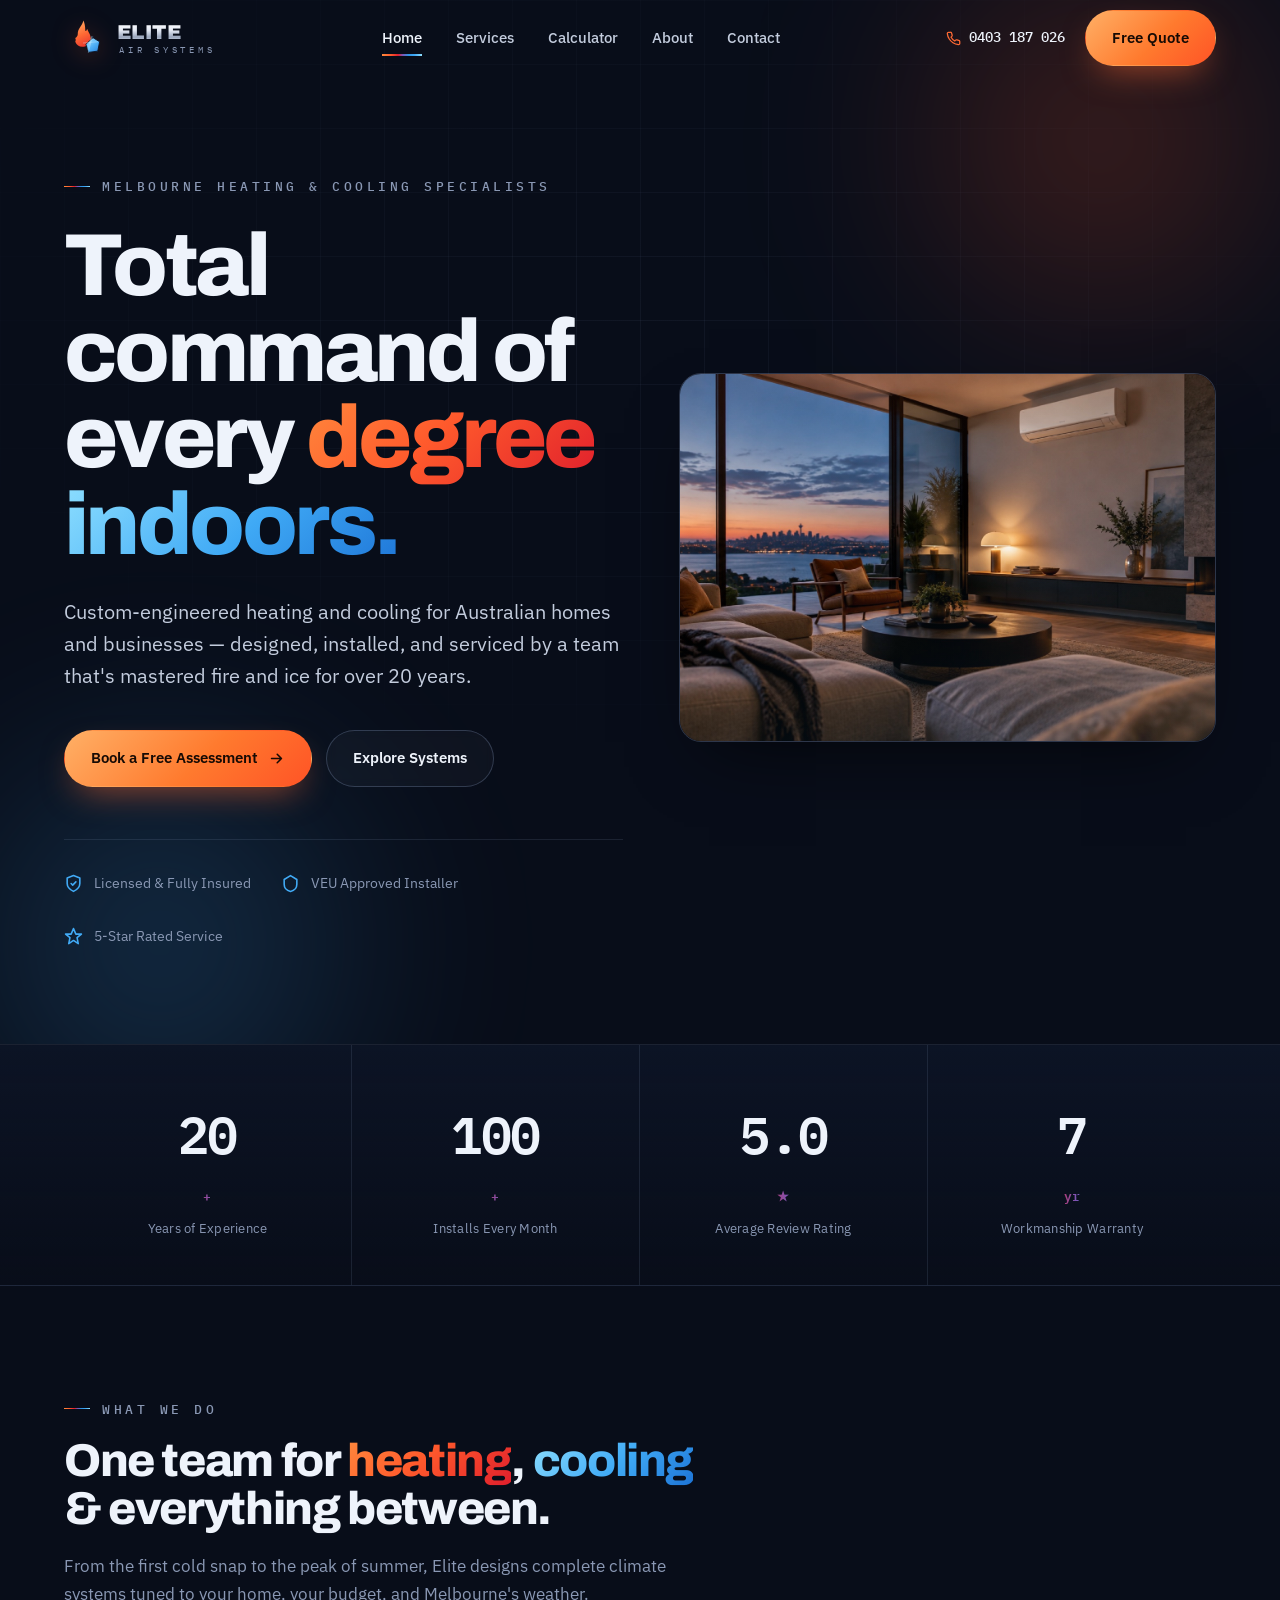
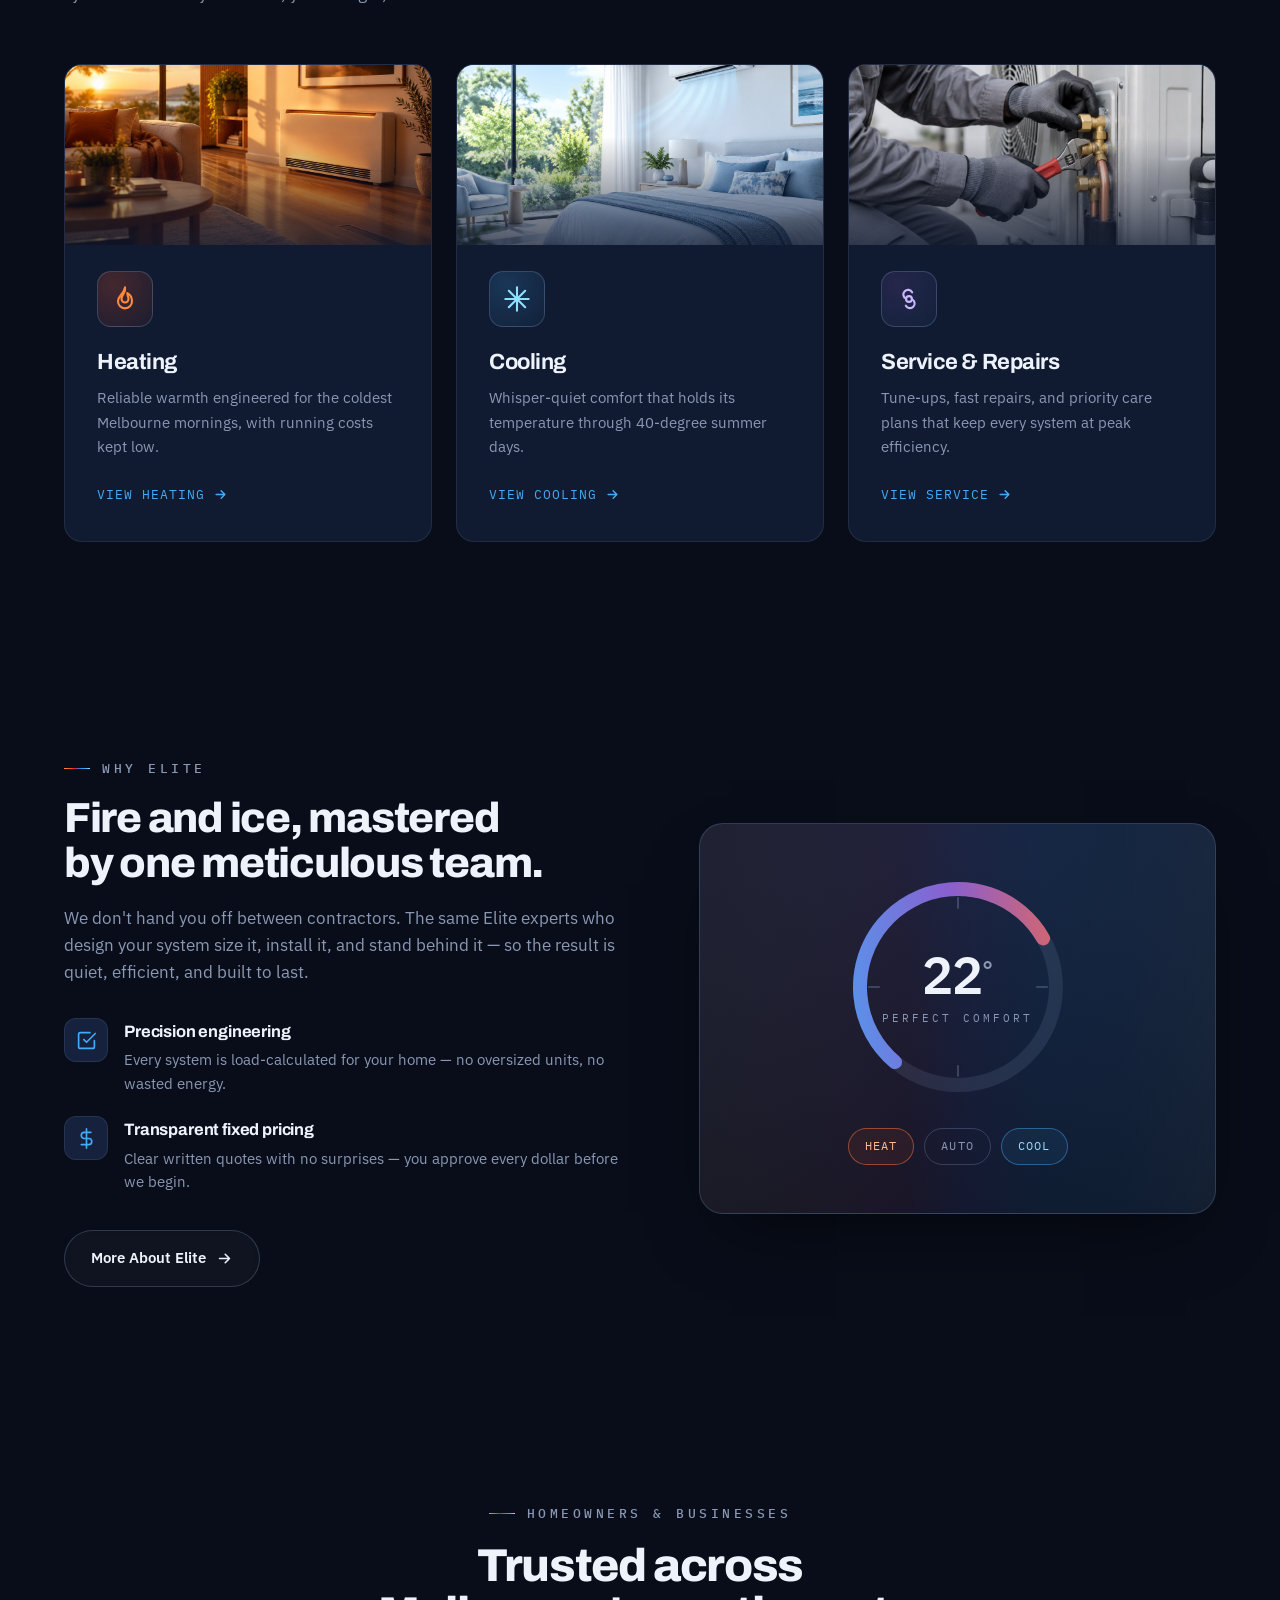
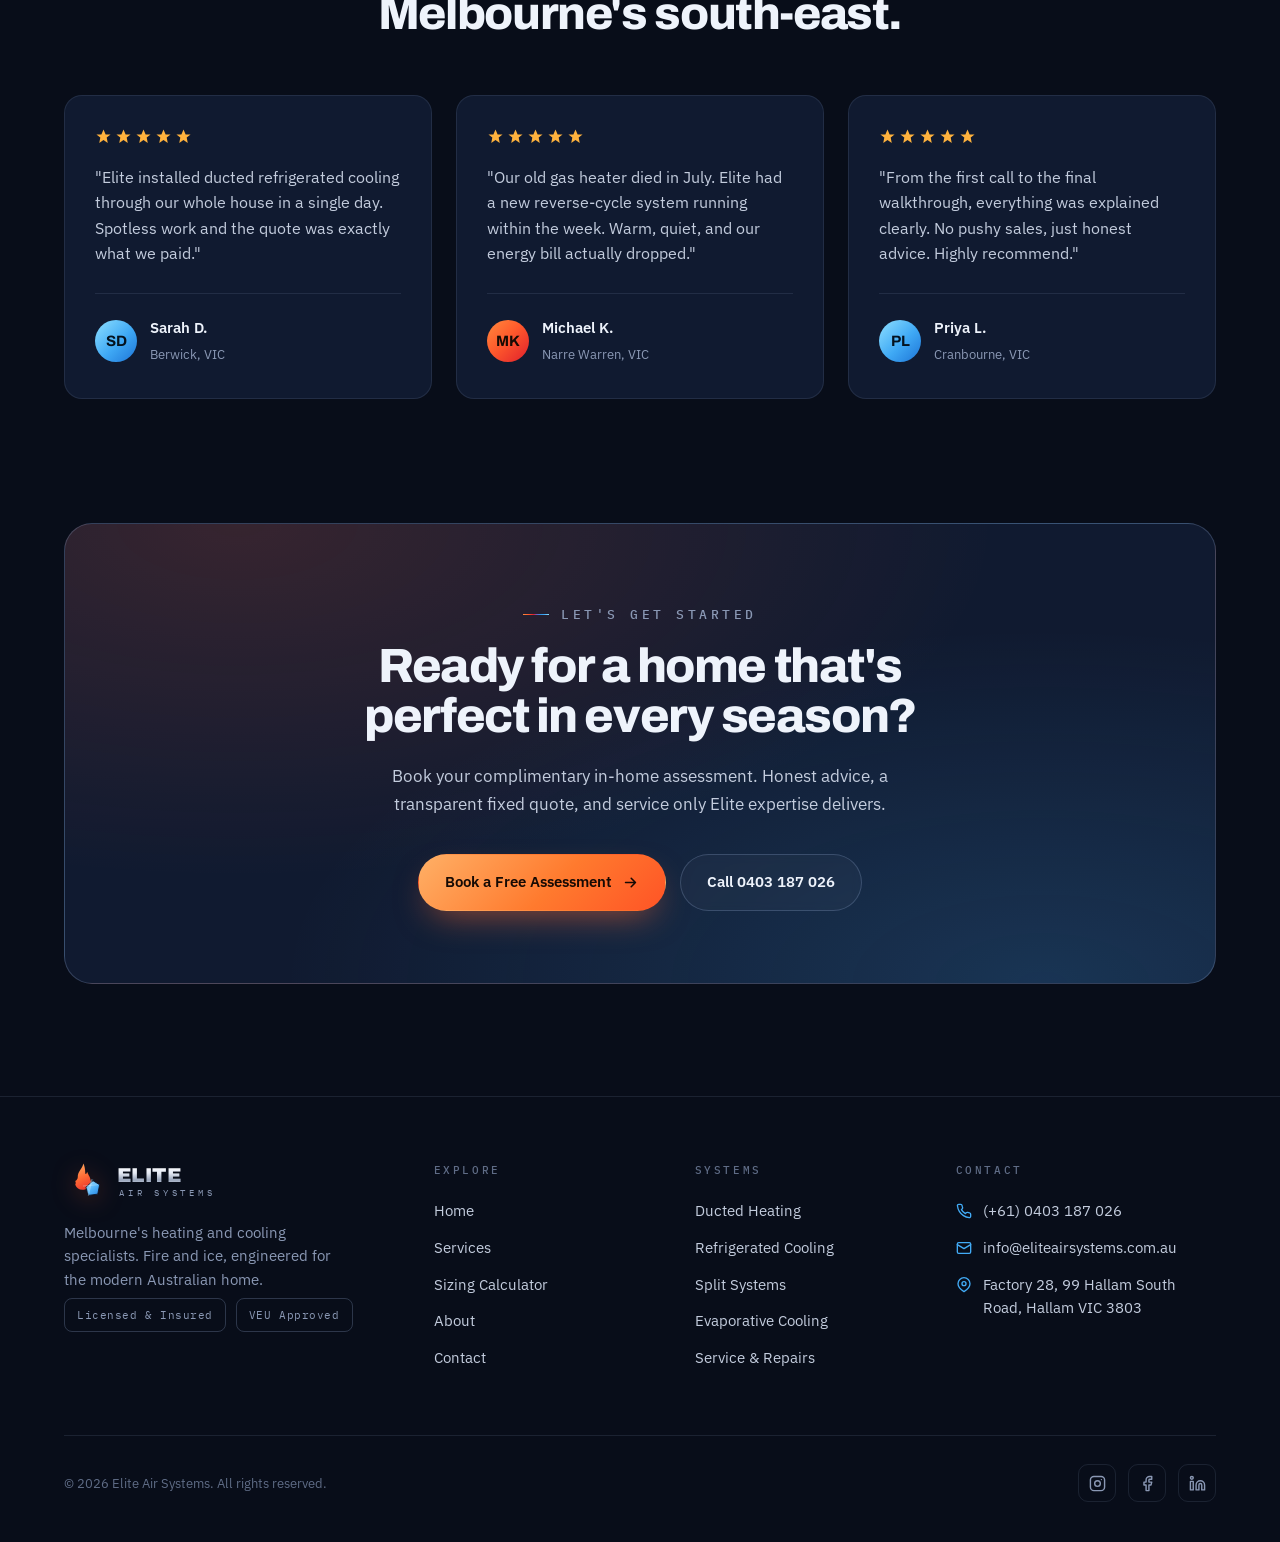
==== commit b8308f24: "Add photorealistic HVAC imagery to hero, service cards, and pages" ====
--- a/index.html
+++ b/index.html
@@ -58,7 +58,7 @@
     <div class="glow glow-fire"></div>
     <div class="glow glow-ice"></div>
   </div>
-  <div class="wrap hero-inner">
+  <div class="wrap"><div class="hero-grid"><div class="hero-inner">
     <span class="eyebrow">Melbourne Heating &amp; Cooling Specialists</span>
     <h1>Total command of<br>every <span class="fire-text">degree</span> <span class="ice-text">indoors.</span></h1>
     <p class="lead">Custom-engineered heating and cooling for Australian homes and businesses — designed, installed, and serviced by a team that's mastered fire and ice for over 20 years.</p>
@@ -71,7 +71,11 @@
       <div class="trust-item"><svg viewBox="0 0 24 24" fill="none" stroke="currentColor" stroke-width="2" stroke-linecap="round" stroke-linejoin="round"><path d="M12 2 4 7v6c0 5 3.5 8 8 9 4.5-1 8-4 8-9V7l-8-5Z"/></svg> VEU Approved Installer</div>
       <div class="trust-item"><svg viewBox="0 0 24 24" fill="none" stroke="currentColor" stroke-width="2" stroke-linecap="round" stroke-linejoin="round"><path d="m12 2 3 7h7l-5.5 4.5L18 21l-6-4-6 4 1.5-7.5L2 9h7Z"/></svg> 5-Star Rated Service</div>
     </div>
-  </div>
+    </div>
+    <div class="hero-figure">
+      <img src="images/hero-interior.jpg" alt="Modern Melbourne living room at dusk with a wall-mounted air conditioner and a glowing fireplace" />
+    </div>
+    </div></div>
 </section>
 
 <!-- STATS -->
@@ -94,18 +98,21 @@
     </div>
     <div class="services-grid">
       <a href="services.html#heating" class="svc fire reveal">
+        <div class="svc-media"><img src="images/heating.jpg" alt="Warm modern living room with reverse-cycle heating" loading="lazy" /></div>
         <div class="svc-ico"><svg viewBox="0 0 24 24" fill="none" stroke="currentColor" stroke-width="1.8" stroke-linecap="round" stroke-linejoin="round"><path d="M12 2c1 5-3 6-3 10a3 3 0 0 0 6 0c0-2-1-3-1-5 2 1 4 3 4 7a6 6 0 1 1-12 0c0-5 5-6 6-12Z"/></svg></div>
         <h3>Heating</h3>
         <p>Reliable warmth engineered for the coldest Melbourne mornings, with running costs kept low.</p>
         <span class="svc-more">View heating <svg viewBox="0 0 24 24" fill="none" stroke="currentColor" stroke-width="2.4" stroke-linecap="round" stroke-linejoin="round"><path d="M5 12h14M13 6l6 6-6 6"/></svg></span>
       </a>
       <a href="services.html#cooling" class="svc ice reveal">
+        <div class="svc-media"><img src="images/cooling.jpg" alt="Bright modern bedroom with a wall-mounted split-system air conditioner" loading="lazy" /></div>
         <div class="svc-ico"><svg viewBox="0 0 24 24" fill="none" stroke="currentColor" stroke-width="1.8" stroke-linecap="round" stroke-linejoin="round"><path d="M12 2v20M2 12h20M5 5l14 14M19 5 5 19"/></svg></div>
         <h3>Cooling</h3>
         <p>Whisper-quiet comfort that holds its temperature through 40-degree summer days.</p>
         <span class="svc-more">View cooling <svg viewBox="0 0 24 24" fill="none" stroke="currentColor" stroke-width="2.4" stroke-linecap="round" stroke-linejoin="round"><path d="M5 12h14M13 6l6 6-6 6"/></svg></span>
       </a>
       <a href="services.html#service" class="svc dual reveal">
+        <div class="svc-media"><img src="images/service.jpg" alt="HVAC technician servicing an air conditioning condenser unit" loading="lazy" /></div>
         <div class="svc-ico"><svg viewBox="0 0 24 24" fill="none" stroke="currentColor" stroke-width="1.8" stroke-linecap="round" stroke-linejoin="round"><path d="M14.7 6.3a4 4 0 1 0-5.4 5.4M9.3 17.7a4 4 0 1 0 5.4-5.4"/><circle cx="12" cy="12" r="2.5"/></svg></div>
         <h3>Service &amp; Repairs</h3>
         <p>Tune-ups, fast repairs, and priority care plans that keep every system at peak efficiency.</p>
--- a/css/style.css
+++ b/css/style.css
@@ -294,6 +294,33 @@
 .calc-cta .btn{width:100%;}
 .calc-disclaimer{font-size:12px;color:var(--muted-2);margin-top:16px;line-height:1.55;}
 
+/* ---------- Imagery ---------- */
+.hero-grid{display:grid;grid-template-columns:1.02fr .98fr;gap:56px;align-items:center;position:relative;z-index:2;}
+.hero-grid .hero-inner{max-width:none;}
+.hero-figure{position:relative;border-radius:22px;overflow:hidden;border:1px solid var(--line-2);box-shadow:var(--shadow);aspect-ratio:16/11;}
+.hero-figure img{width:100%;height:100%;object-fit:cover;}
+.hero-figure::after{content:"";position:absolute;inset:0;background:linear-gradient(160deg,rgba(255,90,44,.10),transparent 45%,rgba(66,171,246,.12));pointer-events:none;}
+.hero-figure .fig-badge{position:absolute;left:16px;bottom:16px;display:flex;gap:8px;z-index:2;}
+
+.svc-media{margin:-38px -32px 26px;height:180px;overflow:hidden;position:relative;}
+.svc-media img{width:100%;height:100%;object-fit:cover;transition:transform .55s ease;}
+.svc:hover .svc-media img{transform:scale(1.06);}
+.svc-media::after{content:"";position:absolute;inset:0;background:linear-gradient(180deg,transparent 40%,rgba(16,26,48,.75));}
+
+.media-panel{position:relative;border-radius:20px;overflow:hidden;border:1px solid var(--line-2);box-shadow:var(--shadow);aspect-ratio:4/3;}
+.media-panel img{width:100%;height:100%;object-fit:cover;}
+.media-panel::after{content:"";position:absolute;inset:0;background:linear-gradient(180deg,transparent 52%,rgba(8,13,25,.6));pointer-events:none;}
+.media-tag{position:absolute;left:16px;bottom:16px;z-index:2;display:inline-flex;align-items:center;gap:9px;padding:10px 16px;border-radius:100px;background:rgba(8,13,25,.55);backdrop-filter:blur(8px);border:1px solid var(--line-2);font-family:var(--font-mono);font-size:12px;letter-spacing:.1em;text-transform:uppercase;color:var(--ink);}
+.media-tag svg{width:16px;height:16px;}
+.media-tag.fire svg{color:var(--fire);}
+.media-tag.ice svg{color:var(--ice);}
+.media-tag.dual svg{color:#c9b8ff;}
+
+@media (max-width:940px){
+  .hero-grid{grid-template-columns:1fr;gap:36px;}
+  .hero-figure{aspect-ratio:16/9;}
+}
+
 /* ---------- Footer ---------- */
 footer{border-top:1px solid var(--line);padding-block:64px 40px;margin-top:8px;}
 .foot-grid{display:grid;grid-template-columns:1.5fr 1fr 1fr 1.2fr;gap:44px;}
